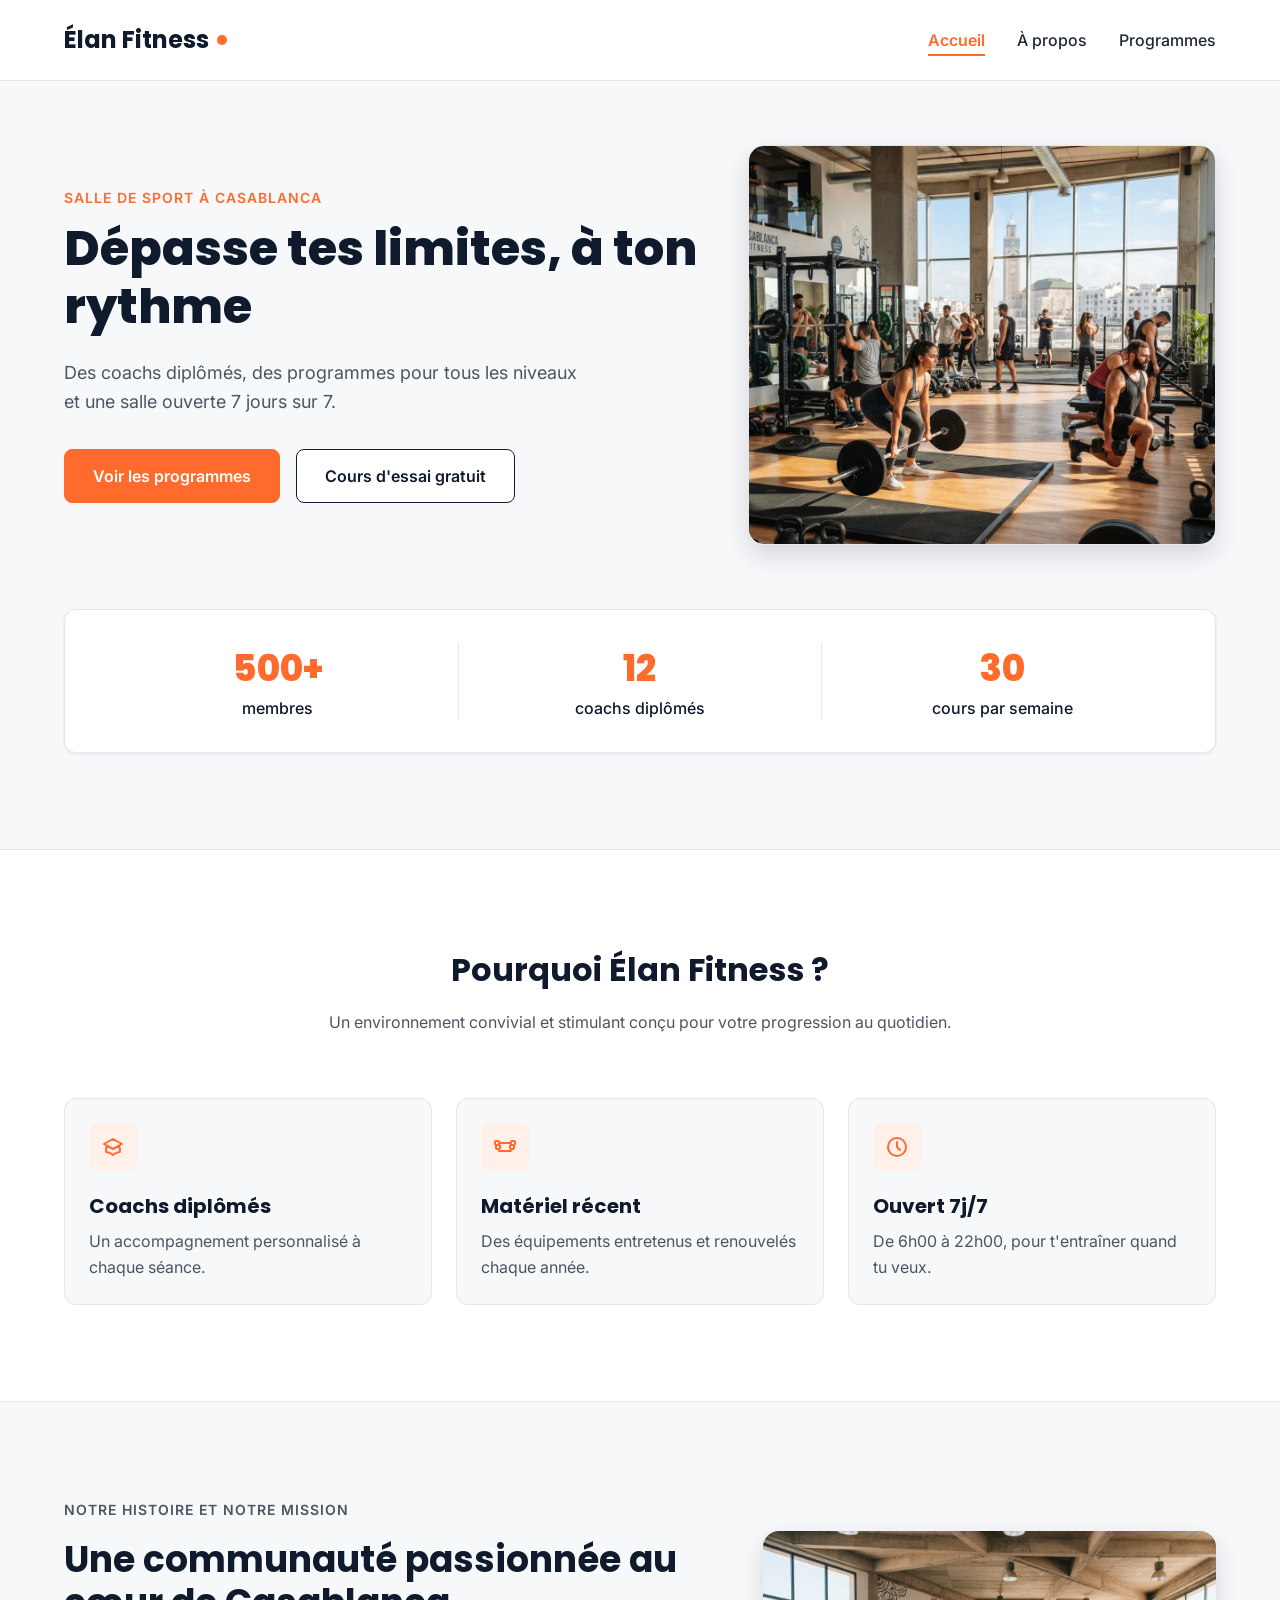
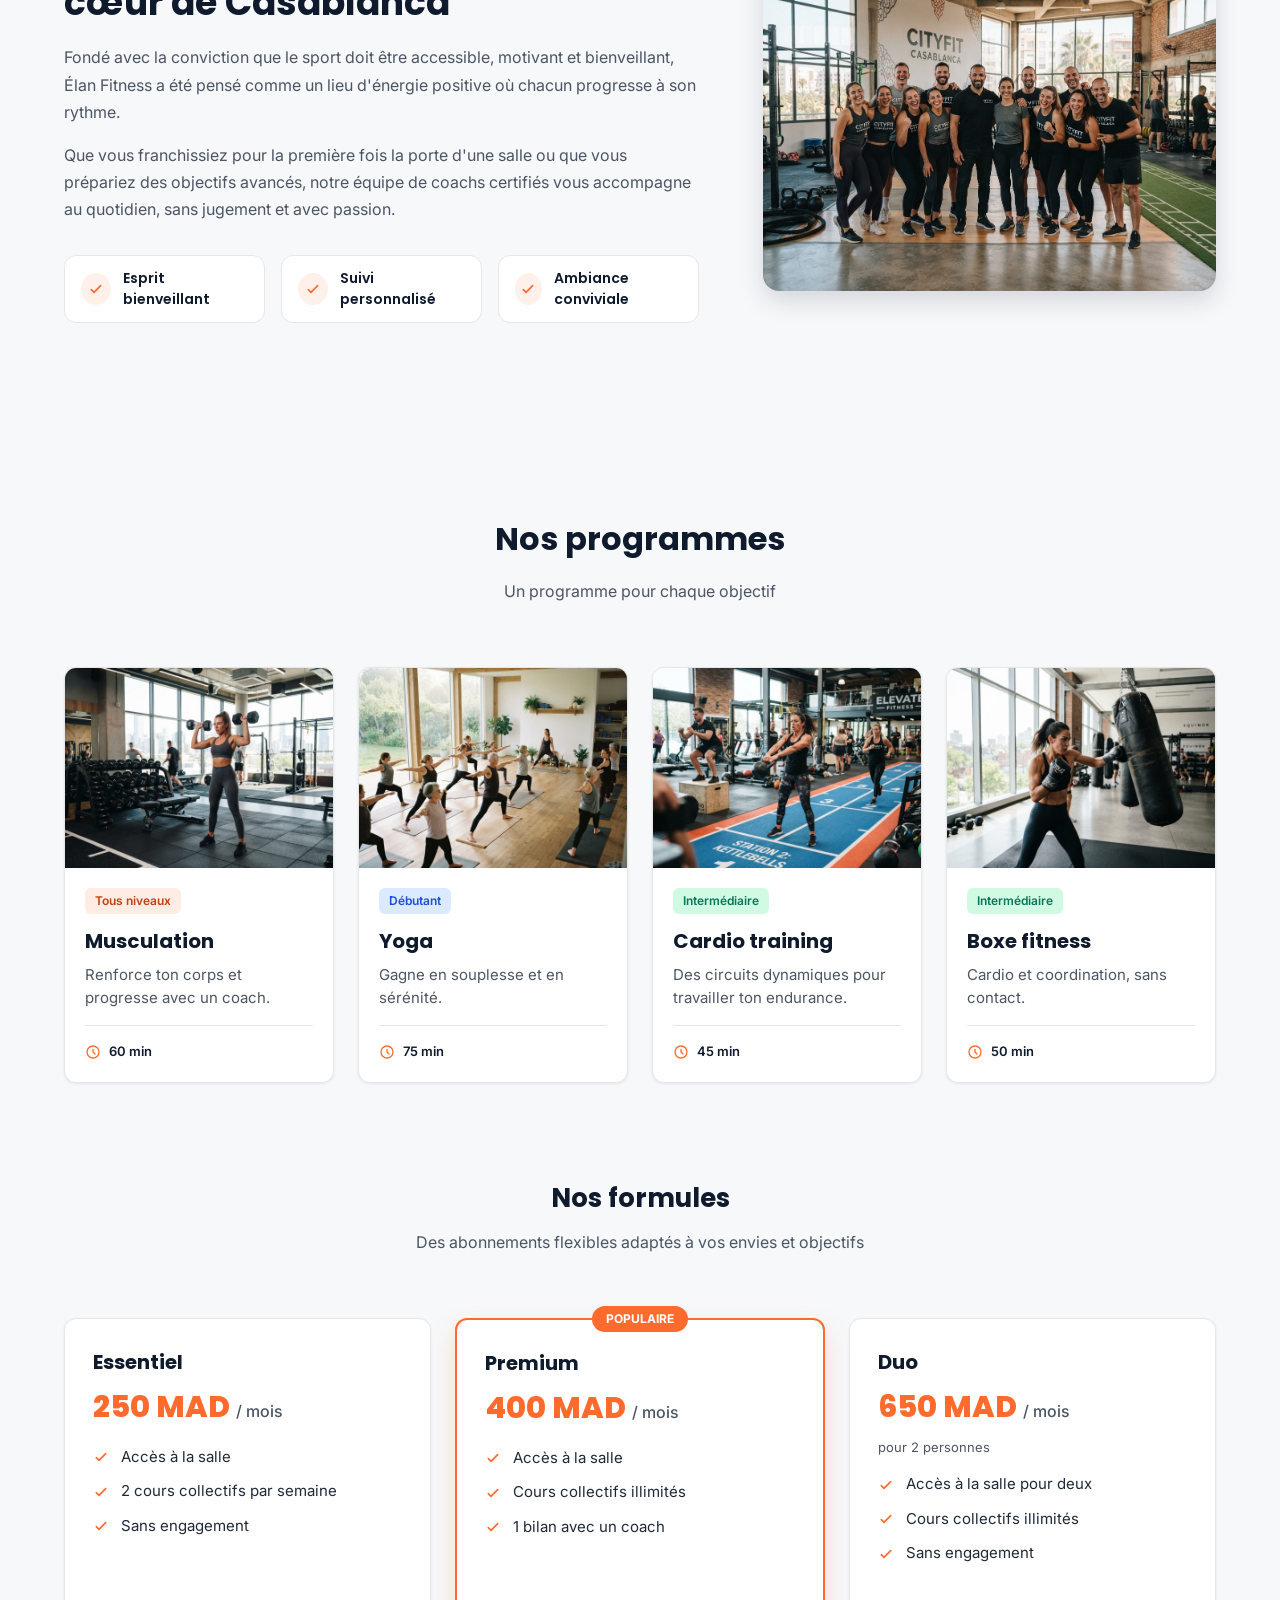
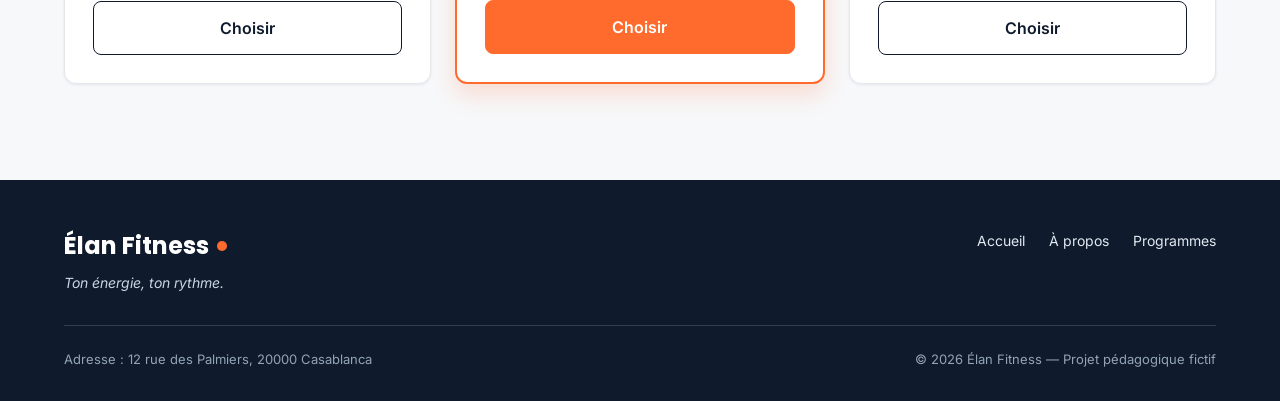
==== index.html @ 06b1fccf "one page" ====
<!DOCTYPE html>
<html lang="fr">
<head>
  <meta charset="UTF-8">
  <meta name="viewport" content="width=device-width, initial-scale=1">
  <meta name="description" content="Élan Fitness, salle de sport à Casablanca : musculation, yoga, cardio et boxe fitness avec des coachs diplômés. Réservez votre cours d'essai gratuit.">
  <title>Élan Fitness | Salle de sport à Casablanca</title>

  <link rel="preconnect" href="https://fonts.googleapis.com">
  <link rel="preconnect" href="https://fonts.gstatic.com" crossorigin>
  <link href="https://fonts.googleapis.com/css2?family=Inter:wght@400;500;600&family=Poppins:wght@600;700;800&display=swap" rel="stylesheet">

  <link rel="stylesheet" href="style.css">
</head>

<body>

  <header class="en-tete">
    <div class="conteneur en-tete-contenu">
      <a href="#accueil" class="logo">Élan Fitness</a>

      <nav aria-label="Navigation principale">
        <ul class="menu">
          <li><a href="#accueil" class="lien-actif">Accueil</a></li>
          <li><a href="#a-propos">À propos</a></li>
          <li><a href="#programmes">Programmes</a></li>
        </ul>
      </nav>
    </div>
  </header>

  <main>
    
    <section id="accueil" class="hero">
      <div class="conteneur">

        <div class="hero-contenu">
          <div class="hero-texte">
            <p class="sur-titre">Salle de sport à Casablanca</p>
            <h1>Dépasse tes limites, à ton rythme</h1>
            <p class="hero-description">
              Des coachs diplômés, des programmes pour tous les niveaux et une salle ouverte 7 jours sur 7.
            </p>
            <div class="boutons">
              <a href="#programmes" class="bouton bouton-principal">Voir les programmes</a>
              <a href="#contact" class="bouton bouton-secondaire">Cours d'essai gratuit</a>
            </div>
          </div>

          <img class="hero-image" src="img/hero.jpg" alt="Des personnes s'entraînent dans une salle de sport lumineuse à Casablanca">
        </div>

        <div class="chiffres">
          <div class="chiffre">
            <p class="chiffre-nombre">500+</p>
            <p>membres</p>
          </div>
          <div class="chiffre">
            <p class="chiffre-nombre">12</p>
            <p>coachs diplômés</p>
          </div>
          <div class="chiffre">
            <p class="chiffre-nombre">30</p>
            <p>cours par semaine</p>
          </div>
        </div>

      </div>
    </section>

    <section class="section section-blanche">
      <div class="conteneur">

        <div class="section-titre">
          <h2>Pourquoi Élan Fitness ?</h2>
          <p>Un environnement convivial et stimulant conçu pour votre progression au quotidien.</p>
        </div>

        <div class="cartes">
          <article class="carte carte-avantage">
            <div class="icone"><img src="img/icone-coach.svg" alt=""></div>
            <h3>Coachs diplômés</h3>
            <p>Un accompagnement personnalisé à chaque séance.</p>
          </article>

          <article class="carte carte-avantage">
            <div class="icone"><img src="img/icone-materiel.svg" alt=""></div>
            <h3>Matériel récent</h3>
            <p>Des équipements entretenus et renouvelés chaque année.</p>
          </article>

          <article class="carte carte-avantage">
            <div class="icone"><img src="img/icone-horloge.svg" alt=""></div>
            <h3>Ouvert 7j/7</h3>
            <p>De 6h00 à 22h00, pour t'entraîner quand tu veux.</p>
          </article>
        </div>

      </div>
    </section>

    <section id="a-propos" class="section">
      <div class="conteneur apropos-contenu">

        <div class="apropos-texte">
          <p class="sur-titre">Notre histoire et notre mission</p>
          <h2>Une communauté passionnée au cœur de Casablanca</h2>
          <p>
            Fondé avec la conviction que le sport doit être accessible, motivant et bienveillant,
            Élan Fitness a été pensé comme un lieu d'énergie positive où chacun progresse à son rythme.
          </p>
          <p>
            Que vous franchissiez pour la première fois la porte d'une salle ou que vous prépariez des
            objectifs avancés, notre équipe de coachs certifiés vous accompagne au quotidien, sans
            jugement et avec passion.
          </p>

          <ul class="valeurs">
            <li class="valeur">
              <div class="icone icone-petite"><img src="img/icone-check.svg" alt=""></div>
              <span>Esprit bienveillant</span>
            </li>
            <li class="valeur">
              <div class="icone icone-petite"><img src="img/icone-check.svg" alt=""></div>
              <span>Suivi personnalisé</span>
            </li>
            <li class="valeur">
              <div class="icone icone-petite"><img src="img/icone-check.svg" alt=""></div>
              <span>Ambiance conviviale</span>
            </li>
          </ul>
        </div>

        <img class="apropos-image" src="img/equipe.jpg" alt="L'équipe de coachs d'Élan Fitness réunie dans la salle">

      </div>
    </section>

    <section id="programmes" class="section">
      <div class="conteneur">

        <div class="section-titre">
          <h2>Nos programmes</h2>
          <p>Un programme pour chaque objectif</p>
        </div>

        <div class="cartes">

          <article class="carte carte-programme">
            <img src="img/musculation.jpg" alt="Une sportive soulève des haltères dans l'espace musculation">
            <div class="programme-corps">
              <span class="etiquette etiquette-orange">Tous niveaux</span>
              <h3>Musculation</h3>
              <p>Renforce ton corps et progresse avec un coach.</p>
              <p class="duree"><img src="img/icone-duree.svg" alt="">60 min</p>
            </div>
          </article>

          <article class="carte carte-programme">
            <img src="img/yoga.jpg" alt="Un groupe pratique le yoga sur des tapis dans une salle lumineuse">
            <div class="programme-corps">
              <span class="etiquette etiquette-bleue">Débutant</span>
              <h3>Yoga</h3>
              <p>Gagne en souplesse et en sérénité.</p>
              <p class="duree"><img src="img/icone-duree.svg" alt="">75 min</p>
            </div>
          </article>

          <article class="carte carte-programme">
            <img src="img/cardio.jpg" alt="Des sportifs suivent un circuit de cardio training avec des kettlebells">
            <div class="programme-corps">
              <span class="etiquette etiquette-verte">Intermédiaire</span>
              <h3>Cardio training</h3>
              <p>Des circuits dynamiques pour travailler ton endurance.</p>
              <p class="duree"><img src="img/icone-duree.svg" alt="">45 min</p>
            </div>
          </article>

          <article class="carte carte-programme">
            <img src="img/boxe.jpg" alt="Une sportive frappe un sac de frappe pendant un cours de boxe fitness">
            <div class="programme-corps">
              <span class="etiquette etiquette-verte">Intermédiaire</span>
              <h3>Boxe fitness</h3>
              <p>Cardio et coordination, sans contact.</p>
              <p class="duree"><img src="img/icone-duree.svg" alt="">50 min</p>
            </div>
          </article>

        </div>

        <div class="formules">

          <div class="section-titre">
            <h3>Nos formules</h3>
            <p>Des abonnements flexibles adaptés à vos envies et objectifs</p>
          </div>

          <div class="cartes">

            <article class="carte formule">
              <h4>Essentiel</h4>
              <p class="prix">250 MAD <span>/ mois</span></p>
              <ul class="formule-liste">
                <li>Accès à la salle</li>
                <li>2 cours collectifs par semaine</li>
                <li>Sans engagement</li>
              </ul>
              <a href="#contact" class="bouton bouton-secondaire">Choisir</a>
            </article>

            <article class="carte formule formule-populaire">
              <p class="badge-populaire">Populaire</p>
              <h4>Premium</h4>
              <p class="prix">400 MAD <span>/ mois</span></p>
              <ul class="formule-liste">
                <li>Accès à la salle</li>
                <li>Cours collectifs illimités</li>
                <li>1 bilan avec un coach</li>
              </ul>
              <a href="#contact" class="bouton bouton-principal">Choisir</a>
            </article>

            <article class="carte formule">
              <h4>Duo</h4>
              <p class="prix">650 MAD <span>/ mois</span></p>
              <p class="prix-note">pour 2 personnes</p>
              <ul class="formule-liste">
                <li>Accès à la salle pour deux</li>
                <li>Cours collectifs illimités</li>
                <li>Sans engagement</li>
              </ul>
              <a href="#contact" class="bouton bouton-secondaire">Choisir</a>
            </article>

          </div>
        </div>

      </div>
    </section>

  </main>

  <footer class="pied-de-page">
    <div class="conteneur">

      <div class="pied-haut">
        <div>
          <p class="logo logo-clair">Élan Fitness</p>
          <p class="slogan">Ton énergie, ton rythme.</p>
        </div>

        <nav aria-label="Navigation du pied de page">
          <ul class="menu menu-pied">
            <li><a href="#accueil">Accueil</a></li>
            <li><a href="#a-propos">À propos</a></li>
            <li><a href="#programmes">Programmes</a></li>
          </ul>
        </nav>
      </div>

      <div class="pied-bas">
        <p>Adresse : 12 rue des Palmiers, 20000 Casablanca</p>
        <p>&copy; 2026 Élan Fitness — Projet pédagogique fictif</p>
      </div>

    </div>
  </footer>

</body>
</html>
---- style.css ----
* {
  box-sizing: border-box;
  margin: 0;
  padding: 0;
}

html {
  scroll-behavior: smooth;
}

body {
  font-family: 'Inter', Arial, sans-serif;
  font-size: 16px;
  line-height: 1.5;
  color: #1F2937;
  background-color: #F7F8FA;
}

h1, h2, h3, h4 {
  font-family: 'Poppins', Arial, sans-serif;
  color: #0F1B2D;
}

a {
  color: inherit;
  text-decoration: none;
}

ul {
  list-style: none;
}

img {
  display: block;
  max-width: 100%;
}

a:focus-visible,
button:focus-visible {
  outline: 3px solid #FF6B2C;
  outline-offset: 2px;
}

.conteneur {
  width: 100%;
  max-width: 1200px;
  margin: 0 auto;
  padding: 0 24px;
}

.section {
  padding: 96px 0;
}

.section-blanche {
  background-color: #FFFFFF;
  border-top: 1px solid #E5E7EB;
  border-bottom: 1px solid #E5E7EB;
}

.section-titre {
  max-width: 640px;
  margin: 0 auto 64px;
  text-align: center;
}

.section-titre h2 {
  font-size: 32px;
  margin-bottom: 16px;
}

.section-titre h3 {
  font-size: 26px;
  margin-bottom: 12px;
}

.section-titre p {
  color: #4B5563;
}

.sur-titre {
  font-size: 14px;
  font-weight: 600;
  color: #FF6B2C;
  text-transform: uppercase;
  letter-spacing: 1px;
  margin-bottom: 12px;
}

.bouton {
  display: inline-block;
  padding: 14px 28px;
  border-radius: 8px;
  font-size: 16px;
  font-weight: 600;
  text-align: center;
  cursor: pointer;
}

.bouton-principal {
  background-color: #FF6B2C;
  border: 1px solid #FF6B2C;
  color: #FFFFFF;
}

.bouton-principal:hover {
  background-color: #F05817;
}

.bouton-secondaire {
  background-color: #FFFFFF;
  border: 1px solid #0F1B2D;
  color: #0F1B2D;
}

.bouton-secondaire:hover {
  background-color: #F3F4F6;
}

.cartes {
  display: flex;
  gap: 24px;
}

.carte {
  flex: 1;
  background-color: #FFFFFF;
  border: 1px solid #E5E7EB;
  border-radius: 12px;
  box-shadow: 0 1px 3px rgba(15, 27, 45, 0.08);
}

.icone {
  width: 48px;
  height: 48px;
  background-color: #FFF0EA;
  border-radius: 8px;
  display: flex;
  align-items: center;
  justify-content: center;
}

.icone img {
  width: 24px;
  height: 24px;
}

.icone-petite {
  width: 32px;
  height: 32px;
  border-radius: 50%;
}

.icone-petite img {
  width: 16px;
  height: 16px;
}

.en-tete {
  position: sticky;
  top: 0;
  z-index: 10;
  background-color: #FFFFFF;
  border-bottom: 1px solid #E5E7EB;
}

.en-tete-contenu {
  height: 80px;
  display: flex;
  align-items: center;
  justify-content: space-between;
}

.logo {
  display: flex;
  align-items: center;
  font-family: 'Poppins', Arial, sans-serif;
  font-size: 24px;
  font-weight: 700;
  color: #0F1B2D;
}

.logo::after {
  content: "";
  width: 10px;
  height: 10px;
  margin-left: 8px;
  background-color: #FF6B2C;
  border-radius: 50%;
}

.menu {
  display: flex;
  gap: 32px;
}

.menu a {
  font-weight: 500;
  padding-bottom: 4px;
  border-bottom: 2px solid transparent;
}

.menu a:hover {
  color: #FF6B2C;
}

.menu .lien-actif {
  color: #FF6B2C;
  font-weight: 600;
  border-bottom-color: #FF6B2C;
}

.hero {
  padding: 64px 0 96px;
}

.hero-contenu {
  display: flex;
  align-items: center;
  gap: 32px;
}

.hero-texte {
  flex: 7;
}

.hero-texte h1 {
  font-size: 48px;
  font-weight: 800;
  line-height: 1.2;
  margin-bottom: 24px;
}

.hero-description {
  max-width: 520px;
  font-size: 18px;
  line-height: 1.6;
  color: #4B5563;
  margin-bottom: 32px;
}

.boutons {
  display: flex;
  flex-wrap: wrap;
  gap: 16px;
}

.hero-image {
  flex: 5;
  min-width: 0;
  height: 400px;
  object-fit: cover;
  border-radius: 16px;
  border: 1px solid #E5E7EB;
  box-shadow: 0 10px 25px rgba(15, 27, 45, 0.15);
}

.chiffres {
  display: flex;
  margin-top: 64px;
  padding: 32px;
  background-color: #FFFFFF;
  border: 1px solid #E5E7EB;
  border-radius: 12px;
  box-shadow: 0 1px 3px rgba(15, 27, 45, 0.08);
}

.chiffre {
  flex: 1;
  text-align: center;
  font-weight: 500;
  color: #0F1B2D;
}

.chiffre + .chiffre {
  border-left: 1px solid #E5E7EB;
}

.chiffre-nombre {
  font-family: 'Poppins', Arial, sans-serif;
  font-size: 36px;
  font-weight: 800;
  color: #FF6B2C;
}

.carte-avantage {
  padding: 24px;
  background-color: #F7F8FA;
  box-shadow: none;
}

.carte-avantage .icone {
  margin-bottom: 20px;
}

.carte-avantage h3 {
  font-size: 20px;
  margin-bottom: 8px;
}

.carte-avantage p {
  color: #4B5563;
  line-height: 1.6;
}

.apropos-contenu {
  display: flex;
  align-items: center;
  gap: 64px;
}

.apropos-texte {
  flex: 7;
}

.apropos-texte h2 {
  font-size: 36px;
  line-height: 1.2;
  margin-bottom: 20px;
}

.apropos-texte p {
  color: #4B5563;
  line-height: 1.7;
  margin-bottom: 16px;
}

.valeurs {
  display: flex;
  gap: 16px;
  margin-top: 32px;
}

.valeur {
  flex: 1;
  display: flex;
  align-items: center;
  gap: 12px;
  padding: 12px 16px;
  background-color: #FFFFFF;
  border: 1px solid #E5E7EB;
  border-radius: 12px;
  font-family: 'Poppins', Arial, sans-serif;
  font-size: 14px;
  font-weight: 600;
  color: #0F1B2D;
}

.apropos-image {
  flex: 5;
  min-width: 0;
  height: 360px;
  object-fit: cover;
  border-radius: 16px;
  box-shadow: 0 10px 25px rgba(15, 27, 45, 0.15);
}

.carte-programme {
  display: flex;
  flex-direction: column;
  overflow: hidden;
}

.carte-programme > img {
  width: 100%;
  height: 200px;
  object-fit: cover;
}

.programme-corps {
  flex: 1;
  display: flex;
  flex-direction: column;
  padding: 20px;
}

.programme-corps h3 {
  font-size: 20px;
  margin-bottom: 8px;
}

.programme-corps p {
  font-size: 15px;
  color: #4B5563;
}

.etiquette {
  align-self: flex-start;
  padding: 4px 10px;
  margin-bottom: 12px;
  border-radius: 6px;
  font-size: 12px;
  font-weight: 600;
}

.etiquette-orange {
  background-color: #FFEDE5;
  color: #C2410C;
}

.etiquette-bleue {
  background-color: #DBEAFE;
  color: #1D4ED8;
}

.etiquette-verte {
  background-color: #D1FAE5;
  color: #047857;
}

.programme-corps .duree {
  display: flex;
  align-items: center;
  gap: 8px;
  margin-top: auto;
  padding-top: 16px;
  border-top: 1px solid #E5E7EB;
  font-size: 13px;
  font-weight: 600;
  color: #0F1B2D;
}

.programme-corps h3 + p {
  margin-bottom: 16px;
}

.duree img {
  width: 16px;
  height: 16px;
}

.formules {
  margin-top: 96px;
}

.formule {
  position: relative;
  display: flex;
  flex-direction: column;
  padding: 28px;
}

.formule h4 {
  font-size: 20px;
}

.prix {
  margin: 8px 0 16px;
  font-family: 'Poppins', Arial, sans-serif;
  font-size: 30px;
  font-weight: 800;
  color: #FF6B2C;
}

.prix span {
  font-family: 'Inter', Arial, sans-serif;
  font-size: 16px;
  font-weight: 500;
  color: #4B5563;
}

.prix-note {
  margin: -8px 0 16px;
  font-size: 13px;
  color: #4B5563;
}

.formule-liste {
  flex: 1;
  margin-bottom: 24px;
}

.formule-liste li {
  padding-left: 28px;
  margin-bottom: 12px;
  font-size: 15px;
  background-image: url('img/icone-check.svg');
  background-repeat: no-repeat;
  background-position: left center;
  background-size: 16px;
}

.formule .bouton {
  display: block;
}

.formule-populaire {
  border: 2px solid #FF6B2C;
  box-shadow: 0 10px 25px rgba(255, 107, 44, 0.2);
}

.badge-populaire {
  position: absolute;
  top: -14px;
  left: 50%;
  transform: translateX(-50%);
  padding: 4px 14px;
  background-color: #FF6B2C;
  border-radius: 999px;
  font-size: 12px;
  font-weight: 700;
  text-transform: uppercase;
  color: #FFFFFF;
}

.pied-de-page {
  padding: 48px 0 32px;
  background-color: #0F1B2D;
  color: #FFFFFF;
}

.pied-haut {
  display: flex;
  justify-content: space-between;
  align-items: flex-start;
  padding-bottom: 32px;
  border-bottom: 1px solid rgba(255, 255, 255, 0.15);
}

.logo-clair {
  color: #FFFFFF;
}

.slogan {
  margin-top: 8px;
  font-size: 14px;
  font-style: italic;
  color: #CBD5E1;
}

.menu-pied {
  gap: 24px;
}

.menu-pied a {
  font-size: 14px;
  font-weight: 400;
  color: #E2E8F0;
}

.pied-bas {
  display: flex;
  justify-content: space-between;
  margin-top: 24px;
  font-size: 13px;
  color: #94A3B8;
}
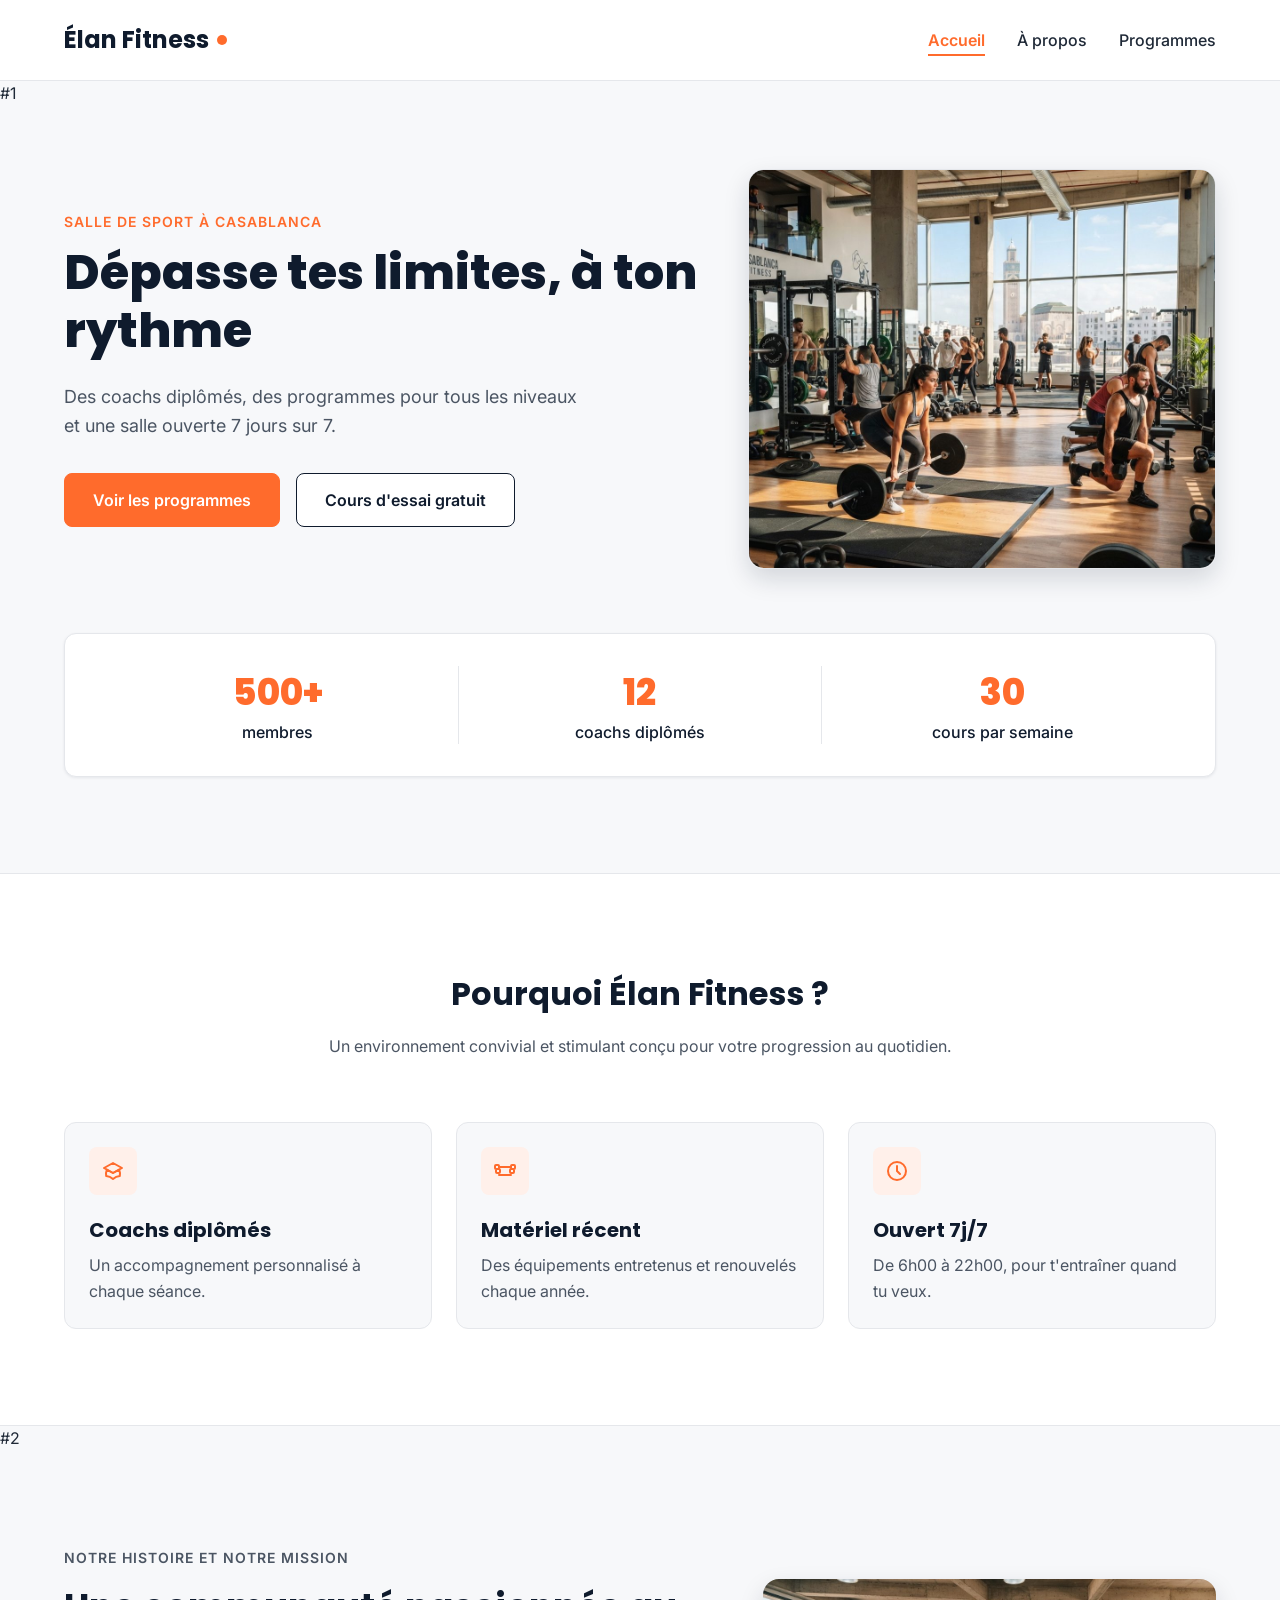
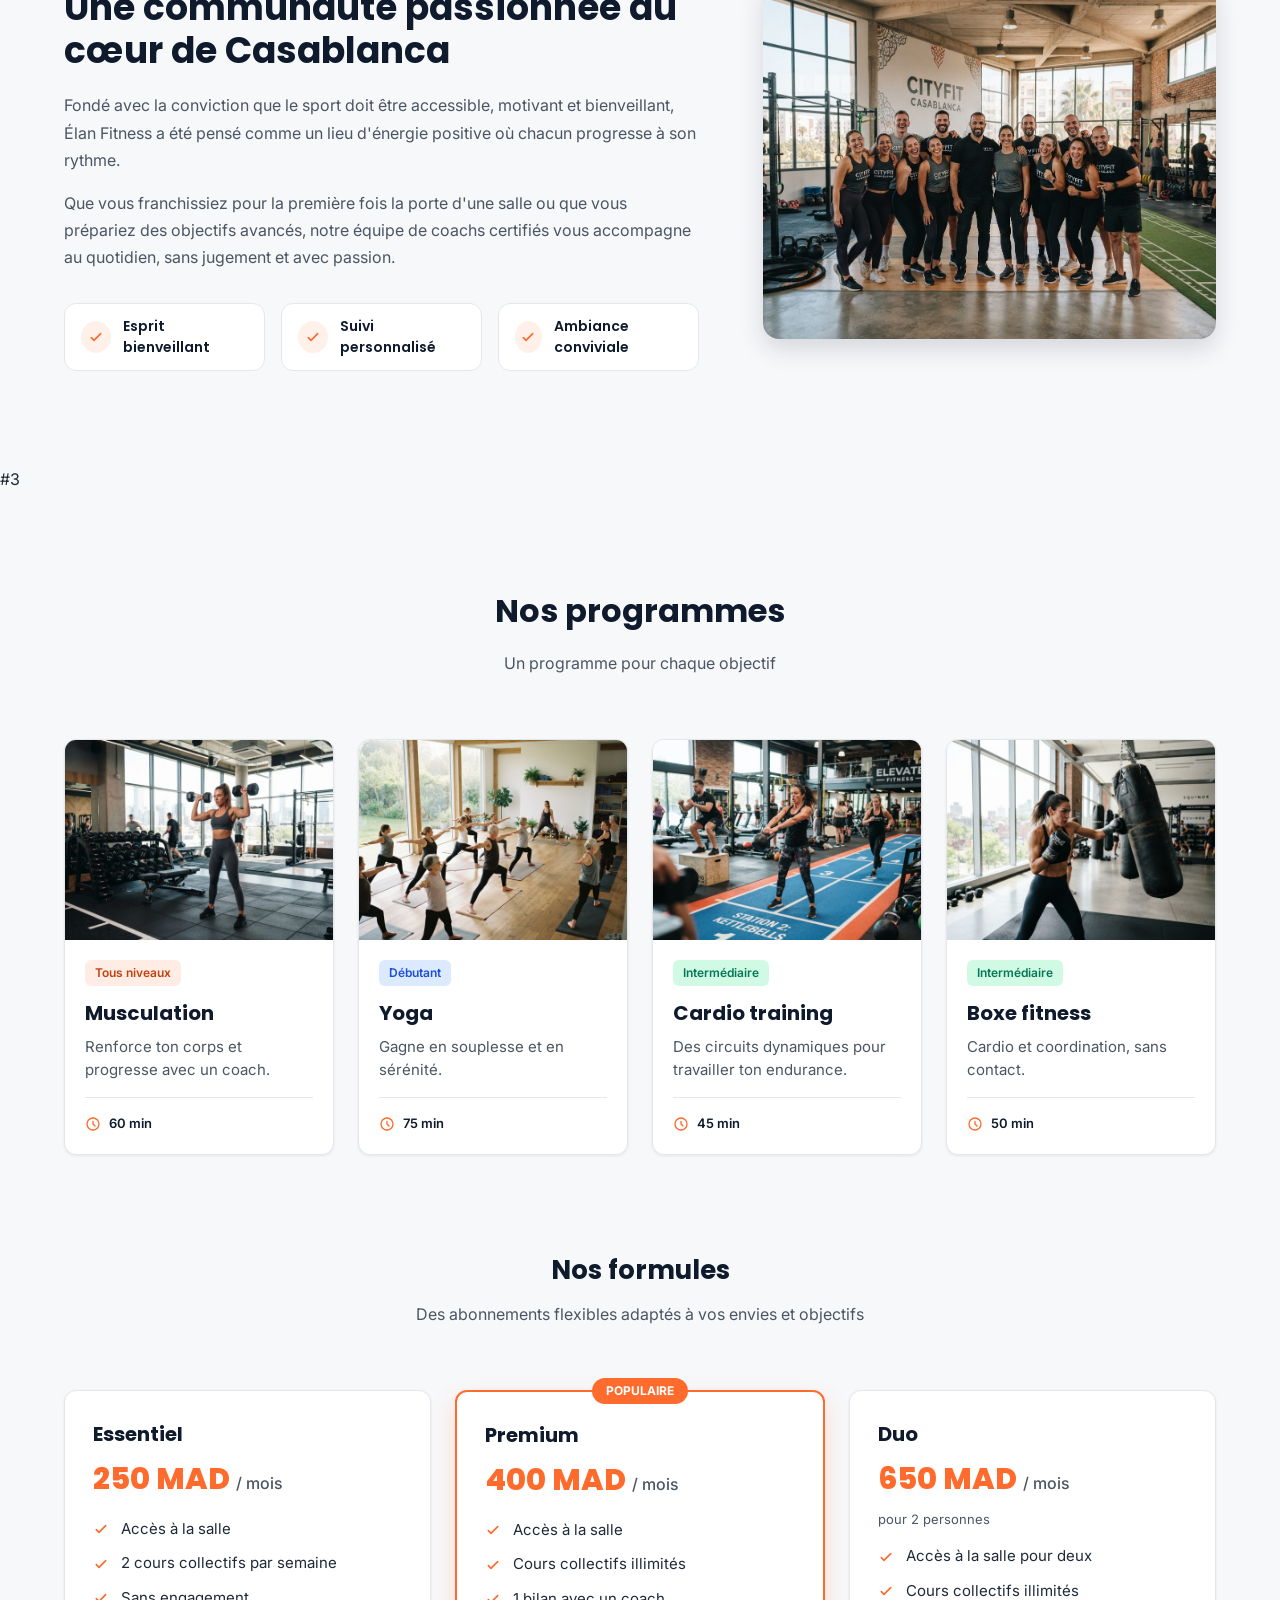
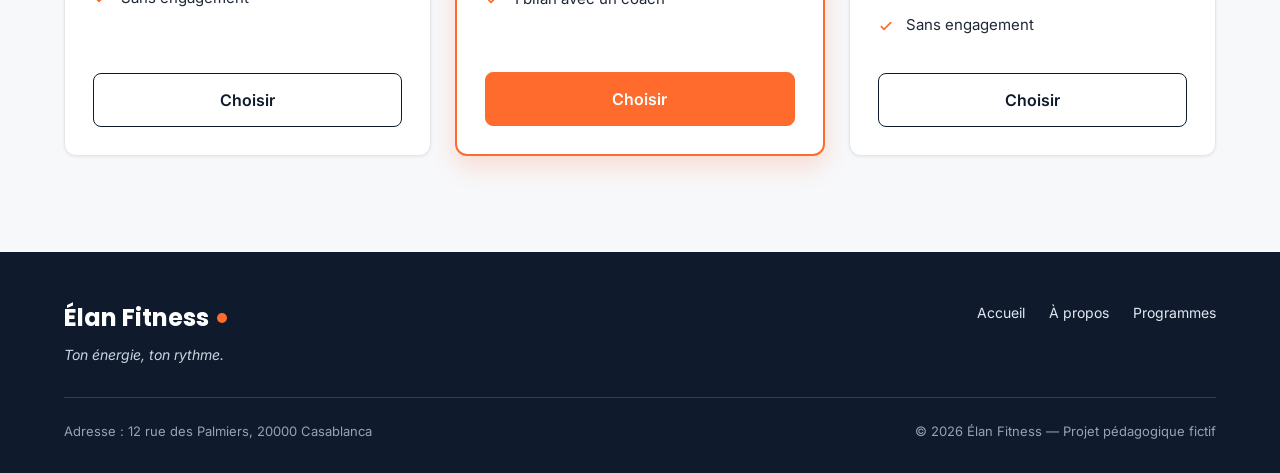
==== commit 4503b841: "adding the head to each file" ====
--- a/index.html
+++ b/index.html
@@ -30,7 +30,7 @@
   </header>
 
   <main>
-    
+    #1
     <section id="accueil" class="hero">
       <div class="conteneur">
 
@@ -98,7 +98,7 @@
 
       </div>
     </section>
-
+    #2
     <section id="a-propos" class="section">
       <div class="conteneur apropos-contenu">
 
@@ -135,7 +135,7 @@
 
       </div>
     </section>
-
+    #3
     <section id="programmes" class="section">
       <div class="conteneur">
 
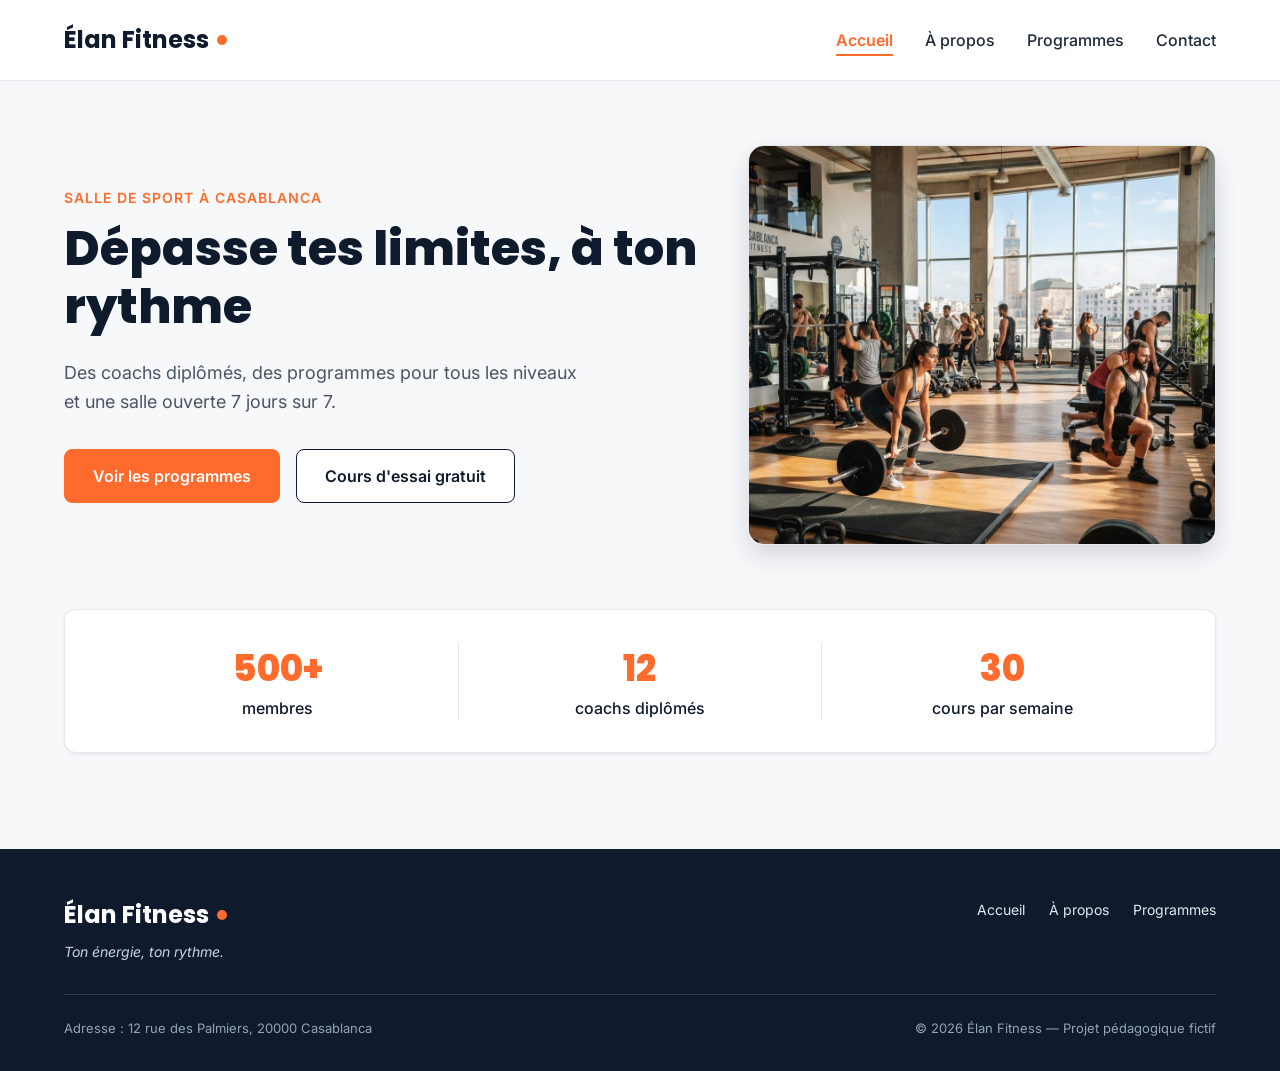
==== commit 8b108771: "deleted duplicated files and linked each page with option" ====
--- a/index.html
+++ b/index.html
@@ -21,16 +21,17 @@
 
       <nav aria-label="Navigation principale">
         <ul class="menu">
-          <li><a href="#accueil" class="lien-actif">Accueil</a></li>
-          <li><a href="#a-propos">À propos</a></li>
-          <li><a href="#programmes">Programmes</a></li>
-        </ul>
+  <li><a href="index.html" class="lien-actif">Accueil</a></li>
+  <li><a href="apropos.html">À propos</a></li>
+  <li><a href="programmes.html">Programmes</a></li>
+  <li><a href="contact.html">Contact</a></li>
+</ul>
       </nav>
     </div>
   </header>
 
   <main>
-    #1
+  
     <section id="accueil" class="hero">
       <div class="conteneur">
 
@@ -68,176 +69,6 @@
       </div>
     </section>
 
-    <section class="section section-blanche">
-      <div class="conteneur">
-
-        <div class="section-titre">
-          <h2>Pourquoi Élan Fitness ?</h2>
-          <p>Un environnement convivial et stimulant conçu pour votre progression au quotidien.</p>
-        </div>
-
-        <div class="cartes">
-          <article class="carte carte-avantage">
-            <div class="icone"><img src="img/icone-coach.svg" alt=""></div>
-            <h3>Coachs diplômés</h3>
-            <p>Un accompagnement personnalisé à chaque séance.</p>
-          </article>
-
-          <article class="carte carte-avantage">
-            <div class="icone"><img src="img/icone-materiel.svg" alt=""></div>
-            <h3>Matériel récent</h3>
-            <p>Des équipements entretenus et renouvelés chaque année.</p>
-          </article>
-
-          <article class="carte carte-avantage">
-            <div class="icone"><img src="img/icone-horloge.svg" alt=""></div>
-            <h3>Ouvert 7j/7</h3>
-            <p>De 6h00 à 22h00, pour t'entraîner quand tu veux.</p>
-          </article>
-        </div>
-
-      </div>
-    </section>
-    #2
-    <section id="a-propos" class="section">
-      <div class="conteneur apropos-contenu">
-
-        <div class="apropos-texte">
-          <p class="sur-titre">Notre histoire et notre mission</p>
-          <h2>Une communauté passionnée au cœur de Casablanca</h2>
-          <p>
-            Fondé avec la conviction que le sport doit être accessible, motivant et bienveillant,
-            Élan Fitness a été pensé comme un lieu d'énergie positive où chacun progresse à son rythme.
-          </p>
-          <p>
-            Que vous franchissiez pour la première fois la porte d'une salle ou que vous prépariez des
-            objectifs avancés, notre équipe de coachs certifiés vous accompagne au quotidien, sans
-            jugement et avec passion.
-          </p>
-
-          <ul class="valeurs">
-            <li class="valeur">
-              <div class="icone icone-petite"><img src="img/icone-check.svg" alt=""></div>
-              <span>Esprit bienveillant</span>
-            </li>
-            <li class="valeur">
-              <div class="icone icone-petite"><img src="img/icone-check.svg" alt=""></div>
-              <span>Suivi personnalisé</span>
-            </li>
-            <li class="valeur">
-              <div class="icone icone-petite"><img src="img/icone-check.svg" alt=""></div>
-              <span>Ambiance conviviale</span>
-            </li>
-          </ul>
-        </div>
-
-        <img class="apropos-image" src="img/equipe.jpg" alt="L'équipe de coachs d'Élan Fitness réunie dans la salle">
-
-      </div>
-    </section>
-    #3
-    <section id="programmes" class="section">
-      <div class="conteneur">
-
-        <div class="section-titre">
-          <h2>Nos programmes</h2>
-          <p>Un programme pour chaque objectif</p>
-        </div>
-
-        <div class="cartes">
-
-          <article class="carte carte-programme">
-            <img src="img/musculation.jpg" alt="Une sportive soulève des haltères dans l'espace musculation">
-            <div class="programme-corps">
-              <span class="etiquette etiquette-orange">Tous niveaux</span>
-              <h3>Musculation</h3>
-              <p>Renforce ton corps et progresse avec un coach.</p>
-              <p class="duree"><img src="img/icone-duree.svg" alt="">60 min</p>
-            </div>
-          </article>
-
-          <article class="carte carte-programme">
-            <img src="img/yoga.jpg" alt="Un groupe pratique le yoga sur des tapis dans une salle lumineuse">
-            <div class="programme-corps">
-              <span class="etiquette etiquette-bleue">Débutant</span>
-              <h3>Yoga</h3>
-              <p>Gagne en souplesse et en sérénité.</p>
-              <p class="duree"><img src="img/icone-duree.svg" alt="">75 min</p>
-            </div>
-          </article>
-
-          <article class="carte carte-programme">
-            <img src="img/cardio.jpg" alt="Des sportifs suivent un circuit de cardio training avec des kettlebells">
-            <div class="programme-corps">
-              <span class="etiquette etiquette-verte">Intermédiaire</span>
-              <h3>Cardio training</h3>
-              <p>Des circuits dynamiques pour travailler ton endurance.</p>
-              <p class="duree"><img src="img/icone-duree.svg" alt="">45 min</p>
-            </div>
-          </article>
-
-          <article class="carte carte-programme">
-            <img src="img/boxe.jpg" alt="Une sportive frappe un sac de frappe pendant un cours de boxe fitness">
-            <div class="programme-corps">
-              <span class="etiquette etiquette-verte">Intermédiaire</span>
-              <h3>Boxe fitness</h3>
-              <p>Cardio et coordination, sans contact.</p>
-              <p class="duree"><img src="img/icone-duree.svg" alt="">50 min</p>
-            </div>
-          </article>
-
-        </div>
-
-        <div class="formules">
-
-          <div class="section-titre">
-            <h3>Nos formules</h3>
-            <p>Des abonnements flexibles adaptés à vos envies et objectifs</p>
-          </div>
-
-          <div class="cartes">
-
-            <article class="carte formule">
-              <h4>Essentiel</h4>
-              <p class="prix">250 MAD <span>/ mois</span></p>
-              <ul class="formule-liste">
-                <li>Accès à la salle</li>
-                <li>2 cours collectifs par semaine</li>
-                <li>Sans engagement</li>
-              </ul>
-              <a href="#contact" class="bouton bouton-secondaire">Choisir</a>
-            </article>
-
-            <article class="carte formule formule-populaire">
-              <p class="badge-populaire">Populaire</p>
-              <h4>Premium</h4>
-              <p class="prix">400 MAD <span>/ mois</span></p>
-              <ul class="formule-liste">
-                <li>Accès à la salle</li>
-                <li>Cours collectifs illimités</li>
-                <li>1 bilan avec un coach</li>
-              </ul>
-              <a href="#contact" class="bouton bouton-principal">Choisir</a>
-            </article>
-
-            <article class="carte formule">
-              <h4>Duo</h4>
-              <p class="prix">650 MAD <span>/ mois</span></p>
-              <p class="prix-note">pour 2 personnes</p>
-              <ul class="formule-liste">
-                <li>Accès à la salle pour deux</li>
-                <li>Cours collectifs illimités</li>
-                <li>Sans engagement</li>
-              </ul>
-              <a href="#contact" class="bouton bouton-secondaire">Choisir</a>
-            </article>
-
-          </div>
-        </div>
-
-      </div>
-    </section>
-
   </main>
 
   <footer class="pied-de-page">
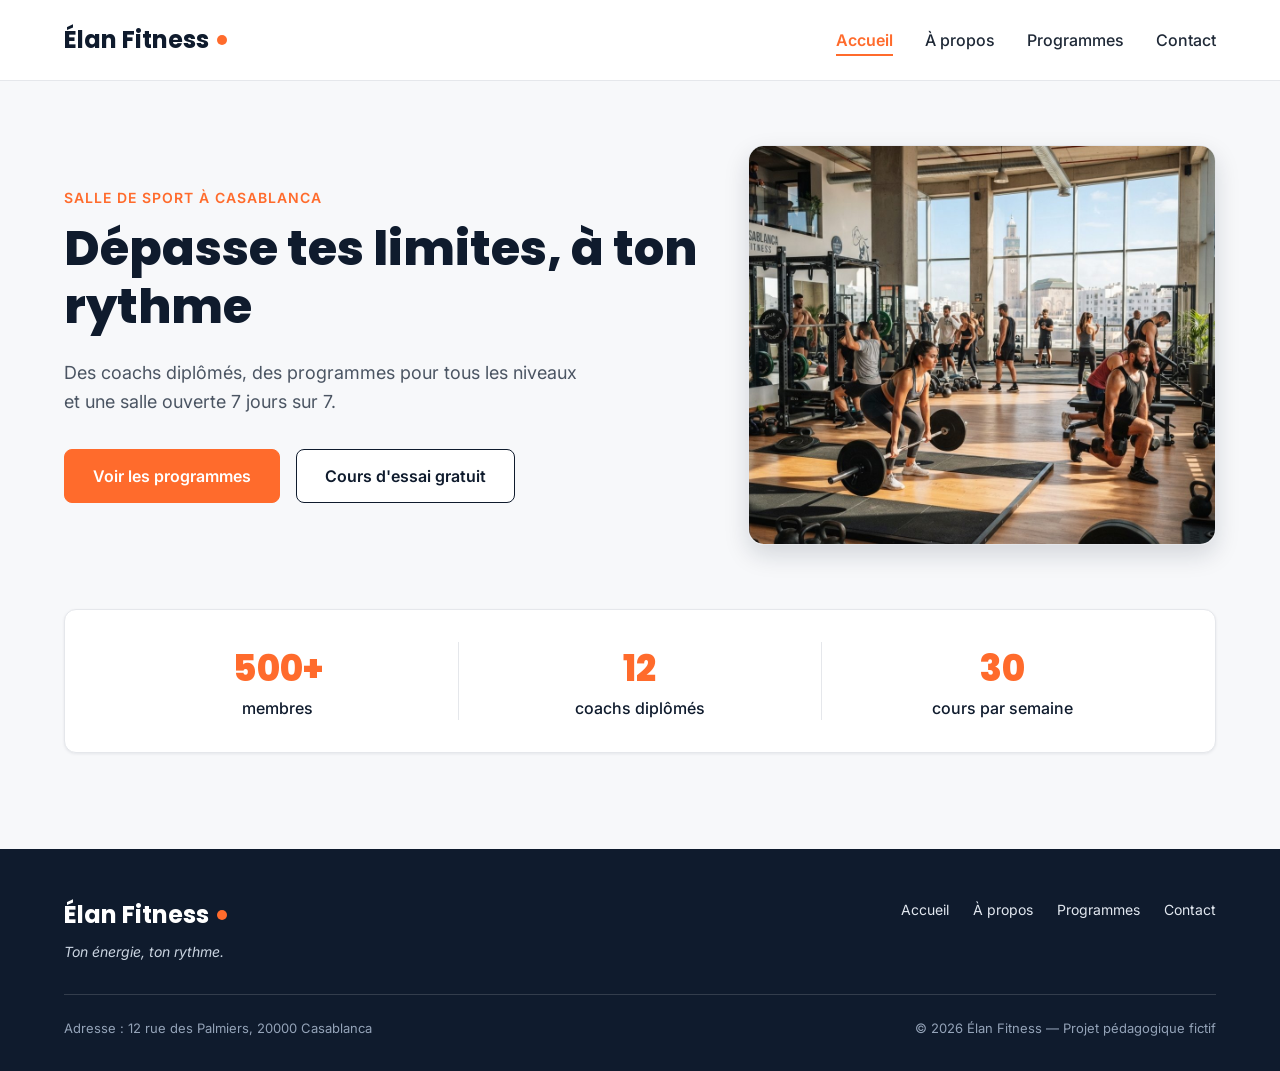
==== commit ea01f9e3: "added contact form" ====
--- a/index.html
+++ b/index.html
@@ -17,11 +17,11 @@
 
   <header class="en-tete">
     <div class="conteneur en-tete-contenu">
-      <a href="#accueil" class="logo">Élan Fitness</a>
+      <a href="index.html" class="logo">Élan Fitness</a>
 
       <nav aria-label="Navigation principale">
         <ul class="menu">
-  <li><a href="index.html" class="lien-actif">Accueil</a></li>
+  <li><a href="index.html" aria-current="page" class="lien-actif">Accueil</a></li>
   <li><a href="apropos.html">À propos</a></li>
   <li><a href="programmes.html">Programmes</a></li>
   <li><a href="contact.html">Contact</a></li>
@@ -31,7 +31,7 @@
   </header>
 
   <main>
-  
+
     <section id="accueil" class="hero">
       <div class="conteneur">
 
@@ -43,8 +43,8 @@
               Des coachs diplômés, des programmes pour tous les niveaux et une salle ouverte 7 jours sur 7.
             </p>
             <div class="boutons">
-              <a href="#programmes" class="bouton bouton-principal">Voir les programmes</a>
-              <a href="#contact" class="bouton bouton-secondaire">Cours d'essai gratuit</a>
+              <a href="programmes.html" class="bouton bouton-principal">Voir les programmes</a>
+              <a href="contact.html" class="bouton bouton-secondaire">Cours d'essai gratuit</a>
             </div>
           </div>
 
@@ -82,9 +82,11 @@
 
         <nav aria-label="Navigation du pied de page">
           <ul class="menu menu-pied">
-            <li><a href="#accueil">Accueil</a></li>
-            <li><a href="#a-propos">À propos</a></li>
-            <li><a href="#programmes">Programmes</a></li>
+            <li><a href="index.html">Accueil</a></li>
+            <li><a href="apropos.html">À propos</a></li>
+            <li><a href="programmes.html">Programmes</a></li>
+            <li><a href="contact.html">Contact</a></li>
+
           </ul>
         </nav>
       </div>
--- a/style.css
+++ b/style.css
@@ -34,6 +34,12 @@
   display: block;
   max-width: 100%;
 }
+<!--added for the borders and cont-->
+form{
+  border:solid #221818;
+  padding: 40px;
+  width: 260px;
+}
 
 a:focus-visible,
 button:focus-visible {
@@ -41,6 +47,21 @@
   outline-offset: 2px;
 }
 
+textarea {
+  resize: none;
+}
+.get{
+  border:solid #C2410C;
+  padding: 0.20cm;
+}
+.classfrom {
+  display: flex;
+  flex-direction: column;
+  justify-content: center;
+  align-items: center;   
+  gap: 50px;  
+  height: 100vh; 
+}
 .conteneur {
   width: 100%;
   max-width: 1200px;
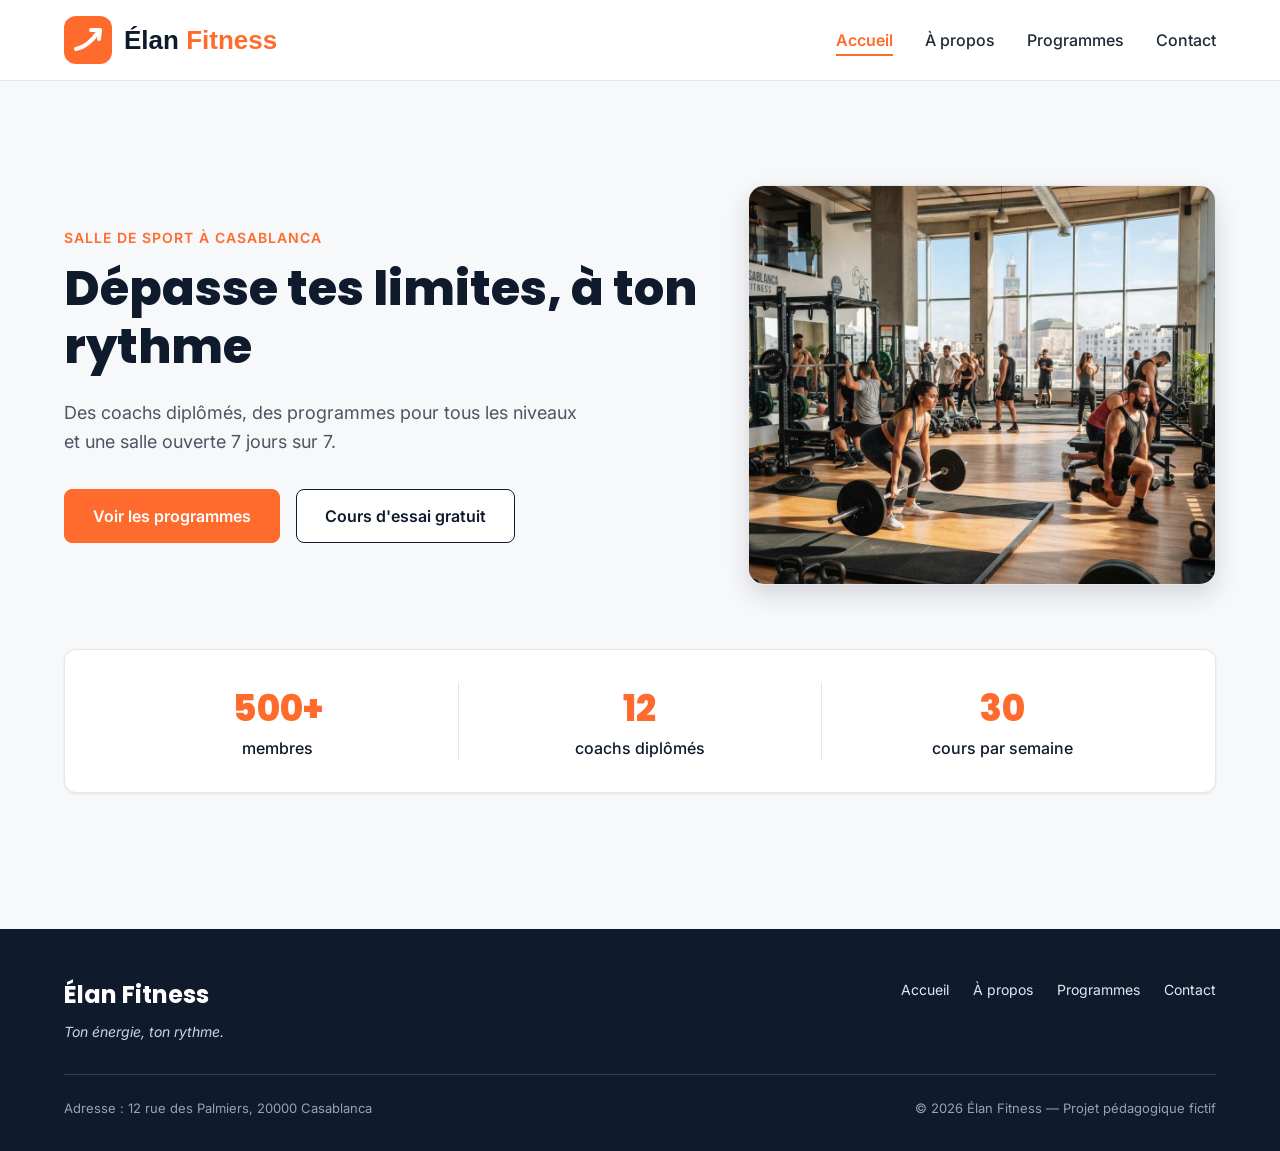
==== commit e8e35d9c: "final version" ====
--- a/index.html
+++ b/index.html
@@ -17,7 +17,8 @@
 
   <header class="en-tete">
     <div class="conteneur en-tete-contenu">
-      <a href="index.html" class="logo">Élan Fitness</a>
+      <a href="index.html" class="logo">
+        <img src="img/logo-complet.svg" alt="Website logo"></a>
 
       <nav aria-label="Navigation principale">
         <ul class="menu">
@@ -31,7 +32,6 @@
   </header>
 
   <main>
-
     <section id="accueil" class="hero">
       <div class="conteneur">
 
--- a/style.css
+++ b/style.css
@@ -34,12 +34,6 @@
   display: block;
   max-width: 100%;
 }
-<!--added for the borders and cont-->
-form{
-  border:solid #221818;
-  padding: 40px;
-  width: 260px;
-}
 
 a:focus-visible,
 button:focus-visible {
@@ -47,21 +41,6 @@
   outline-offset: 2px;
 }
 
-textarea {
-  resize: none;
-}
-.get{
-  border:solid #C2410C;
-  padding: 0.20cm;
-}
-.classfrom {
-  display: flex;
-  flex-direction: column;
-  justify-content: center;
-  align-items: center;   
-  gap: 50px;  
-  height: 100vh; 
-}
 .conteneur {
   width: 100%;
   max-width: 1200px;
@@ -201,14 +180,6 @@
   color: #0F1B2D;
 }
 
-.logo::after {
-  content: "";
-  width: 10px;
-  height: 10px;
-  margin-left: 8px;
-  background-color: #FF6B2C;
-  border-radius: 50%;
-}
 
 .menu {
   display: flex;
@@ -566,3 +537,74 @@
   font-size: 13px;
   color: #94A3B8;
 }
+
+.classfrom
+{
+  display: flex;
+  flex-direction:column;
+  border: solid 2px #FF6B2C;
+  border-radius: 10px;
+  width: 600px;
+  gap: 20px;
+  margin: 0 auto;
+  align-items: center;
+  padding: 30px 0;
+}
+.classfrom label,input,textarea{
+  display: block;
+}
+.classfrom label{
+  font-family: "Times New Roman", Times, serif;
+  text-align: center;
+}
+
+.classfrom input,textarea{
+  border: solid 2px #FF6B2C;
+  border-radius: 10px;
+  margin: 5px;
+  padding: 10px;
+}
+main {
+  flex: 1; 
+  padding: 40px 0; 
+}
+.texte {
+  font-family: 'Inter', Arial, sans-serif;
+  text-align: center;
+  color: #4B5563;
+  margin-bottom: 20px;
+}
+.wrappinputs label {
+  font-family: 'Inter', Arial, sans-serif;
+  font-weight: 500;
+  font-size: 15px;
+  display: block;
+  text-align: center;
+}
+.classfrom input, 
+.classfrom textarea{
+  box-sizing: border-box;
+  width: 400px;
+  padding: 12px;
+  margin-top: 20px;
+  margin-bottom: 15px;
+  font-family: 'Inter', Arial, sans-serif;
+  resize: none;
+}
+.classfrom textarea{
+  height: 150px;
+}
+.classfrom button{
+  border: solid 2px #FF6B2C;
+  border-radius: 12px;
+  height:50px;
+  width: 80px;
+  display: flex;
+  align-items: center;
+  justify-content: center;
+  margin: 0 auto ;
+  font-family: 'Poppins', Arial, sans-serif;
+  background-color: #FF6B2C;
+  cursor: pointer;
+
+}
